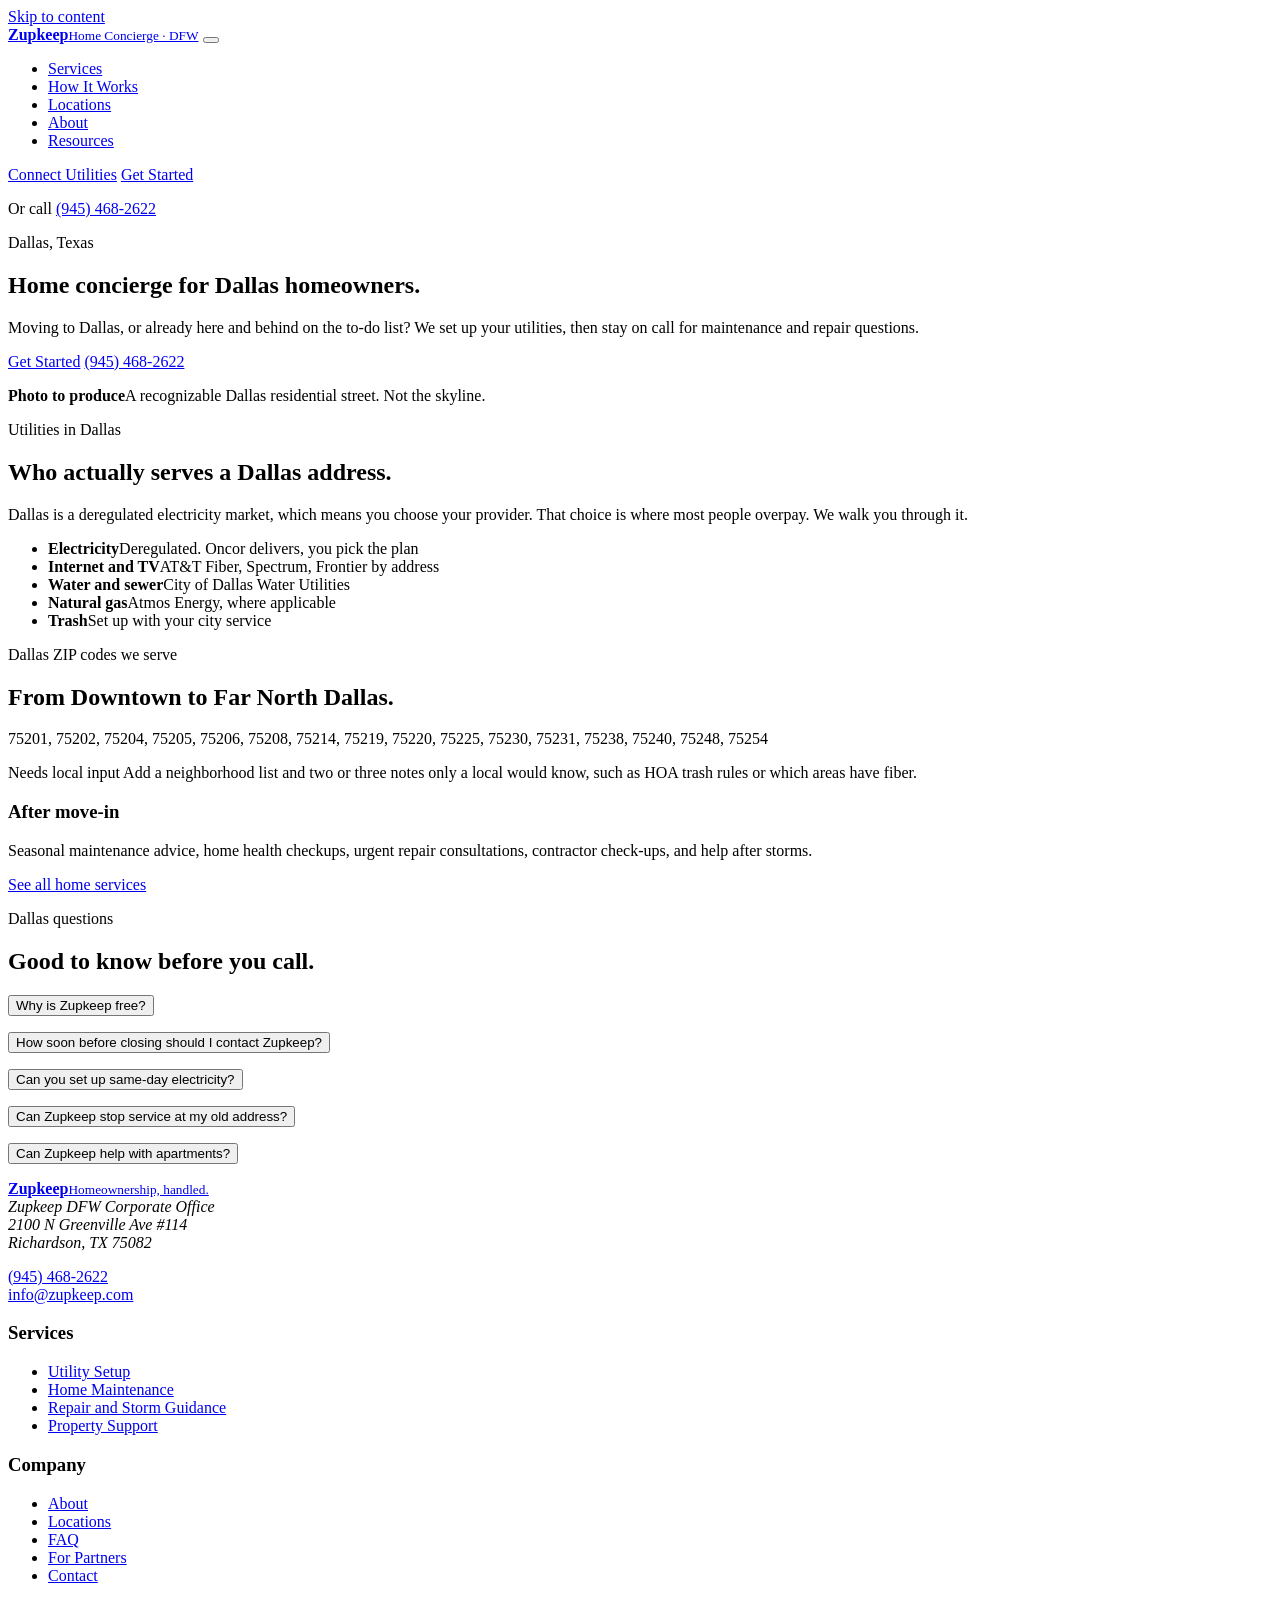
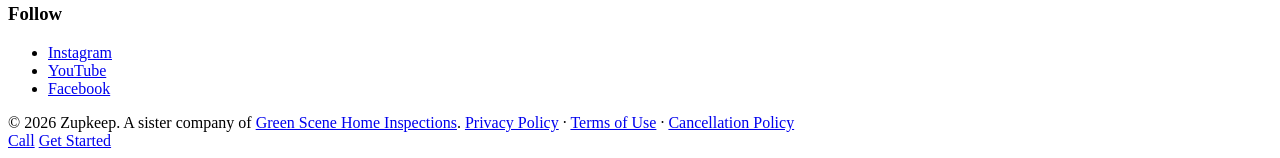
==== dallas.html @ adb750c3 "Add files via upload" ====
<!DOCTYPE html>
<html lang="en">
<head>
<meta charset="utf-8">
<meta name="viewport" content="width=device-width, initial-scale=1, viewport-fit=cover">
<title>Home Concierge and Utility Setup in Dallas, TX | Zupkeep</title>
<meta name="robots" content="noindex, nofollow">
<meta name="description" content="Utility setup and ongoing home concierge for Dallas homeowners. We compare providers for your address, schedule installs, and stay on call after move-in.">
<link rel="canonical" href="https://www.zupkeep.com/dallas">
<meta property="og:type" content="website">
<meta property="og:site_name" content="Zupkeep">
<meta property="og:title" content="Home Concierge and Utility Setup in Dallas, TX | Zupkeep">
<meta property="og:description" content="Utility setup and ongoing home concierge for Dallas homeowners. We compare providers for your address, schedule installs, and stay on call after move-in.">
<meta property="og:url" content="https://www.zupkeep.com/dallas">
<!-- TODO: replace with a real 1200x630 share image -->
<meta property="og:image" content="https://www.zupkeep.com/assets/images/og-zupkeep.jpg">
<meta name="twitter:card" content="summary_large_image">
<link rel="preconnect" href="https://fonts.googleapis.com">
<link rel="preconnect" href="https://fonts.gstatic.com" crossorigin>
<link rel="stylesheet" href="https://fonts.googleapis.com/css2?family=Bricolage+Grotesque:opsz,wght@12..96,600;12..96,700;12..96,800&family=DM+Sans:opsz,wght@9..40,400;9..40,500;9..40,600;9..40,700&display=swap">
<link rel="stylesheet" href="../css/variables.css">
<link rel="stylesheet" href="../css/global.css">
<link rel="stylesheet" href="../css/components.css">
<link rel="stylesheet" href="../css/responsive.css">

</head>
<body>
<a class="skip-link" href="#main">Skip to content</a>
<header class="header">
  <div class="container header__inner">
    <!-- Wordmark stand-in. Replace with the Zupkeep logo file (SVG preferred) in assets/images/. -->
    <a class="logo" href="../index.html" aria-label="Zupkeep home"><b><span>Z</span>upkeep</b><small>Home Concierge &middot; DFW</small></a>
    <button class="nav-toggle" type="button" aria-expanded="false" aria-controls="site-nav" aria-label="Menu"><span></span><span></span><span></span></button>
    <nav class="nav" id="site-nav" aria-label="Main">
      <ul class="nav__list">
        <li><a href="../index.html#services">Services</a></li>
        <li><a href="../index.html#how-it-works">How It Works</a></li>
        <li><a href="../index.html#locations" aria-current="page">Locations</a></li>
        <li><a href="../index.html#team">About</a></li>
        <li><a href="../index.html#faq">Resources</a></li>
      </ul>
      <div class="nav__cta">
        <a class="btn btn--secondary btn--sm" href="../pages/utilities.html" data-track="connect_utilities" data-placement="nav">Connect Utilities</a>
        <a class="btn btn--primary btn--sm" href="../pages/utilities.html#get-started" data-track="get_started" data-placement="nav">Get Started</a>
      </div>
      <p class="nav__phone">Or call <a href="tel:+19454682622" data-track="phone_click" data-placement="menu">(945) 468-2622</a></p>
    </nav>
  </div>
</header>
<main id="main">
<section class="hero">
  <div class="container split split--center">
    <div class="stack">
      <p class="eyebrow">Dallas, Texas</p>
      <h1>Home concierge for Dallas homeowners.</h1>
      <p class="lead">Moving to Dallas, or already here and behind on the to-do list? We set up your utilities, then stay on call for maintenance and repair questions.</p>
      <div class="btn-row">
        <a class="btn btn--primary" href="utilities.html#get-started" data-track="get_started" data-placement="city_hero_dallas">Get Started</a>
        <a class="btn btn--secondary" href="tel:+19454682622" data-track="phone_click" data-placement="city_hero_dallas">(945) 468-2622</a>
      </div>
    </div>
    <div class="photo photo--wide" role="img" aria-label="Placeholder for a photo of a Dallas neighborhood street"><p class="photo__note"><b>Photo to produce</b>A recognizable Dallas residential street. Not the skyline.</p></div>
  </div>
</section>
<section class="section section--dark">
  <div class="container split">
    <div class="stack">
      <p class="eyebrow">Utilities in Dallas</p>
      <h2>Who actually serves a Dallas address.</h2>
      <p class="lead muted">Dallas is a deregulated electricity market, which means you choose your provider. That choice is where most people overpay. We walk you through it.</p>
    </div>
    <ul class="ruled">
      <li><strong>Electricity</strong><span>Deregulated. Oncor delivers, you pick the plan</span></li>
      <li><strong>Internet and TV</strong><span>AT&amp;T Fiber, Spectrum, Frontier by address</span></li>
      <li><strong>Water and sewer</strong><span>City of Dallas Water Utilities</span></li>
      <li><strong>Natural gas</strong><span>Atmos Energy, where applicable</span></li>
      <li><strong>Trash</strong><span>Set up with your city service</span></li>
    </ul>
  </div>
</section>
<section class="section">
  <div class="container split">
    <div class="stack">
      <p class="eyebrow">Dallas ZIP codes we serve</p>
      <h2>From Downtown to Far North Dallas.</h2>
      <p class="muted">75201, 75202, 75204, 75205, 75206, 75208, 75214, 75219, 75220, 75225, 75230, 75231, 75238, 75240, 75248, 75254</p>
      <p class="muted" style="font-size:var(--text-small)"><span class="badge badge--flag">Needs local input</span> Add a neighborhood list and two or three notes only a local would know, such as HOA trash rules or which areas have fiber.</p>
    </div>
    <div class="stack">
      <h3>After move-in</h3>
      <p class="muted">Seasonal maintenance advice, home health checkups, urgent repair consultations, contractor check-ups, and help after storms.</p>
      <a class="link" href="../index.html#services">See all home services</a>
    </div>
  </div>
</section>
<section class="section section--surface">
  <div class="container split">
    <div class="stack"><p class="eyebrow">Dallas questions</p><h2>Good to know before you call.</h2></div>
    <div class="faq">
  <div class="faq__item">
    <h3 style="font-size:inherit"><button class="faq__q" type="button" aria-expanded="false" aria-controls="faq-0">Why is Zupkeep free?</button></h3>
    <div class="faq__a" id="faq-0" hidden><p>Zupkeep is paid a flat fee by participating utility providers, so you never pay us. You only pay the provider you choose. For Green Scene Home Inspections clients, it is a complimentary service.</p></div>
  </div>
  <div class="faq__item">
    <h3 style="font-size:inherit"><button class="faq__q" type="button" aria-expanded="false" aria-controls="faq-1">How soon before closing should I contact Zupkeep?</button></h3>
    <div class="faq__a" id="faq-1" hidden><p>We suggest two to four weeks before moving in, or as early as possible.</p></div>
  </div>
  <div class="faq__item">
    <h3 style="font-size:inherit"><button class="faq__q" type="button" aria-expanded="false" aria-controls="faq-2">Can you set up same-day electricity?</button></h3>
    <div class="faq__a" id="faq-2" hidden><p>Often, yes. It depends on the provider's cut-off times and meter access. Ask us early and we will make it happen when possible.</p></div>
  </div>
  <div class="faq__item">
    <h3 style="font-size:inherit"><button class="faq__q" type="button" aria-expanded="false" aria-controls="faq-3">Can Zupkeep stop service at my old address?</button></h3>
    <div class="faq__a" id="faq-3" hidden><p>No. Texas law requires the account holder to verbally disconnect services, so you will need to make that call yourself.</p></div>
  </div>
  <div class="faq__item">
    <h3 style="font-size:inherit"><button class="faq__q" type="button" aria-expanded="false" aria-controls="faq-4">Can Zupkeep help with apartments?</button></h3>
    <div class="faq__a" id="faq-4" hidden><p>Yes. Zupkeep works with apartments and high-rises, though high-rises often have their own utilities.</p></div>
  </div>
</div>
  </div>
</section>
</main>
<footer class="footer">
  <div class="container">
    <div class="footer__grid">
      <div class="stack">
        <a class="logo" href="../index.html" aria-label="Zupkeep home"><b><span>Z</span>upkeep</b><small>Homeownership, handled.</small></a>
        <address>Zupkeep DFW Corporate Office<br>2100 N Greenville Ave #114<br>Richardson, TX 75082</address>
        <p><a href="tel:+19454682622" data-track="phone_click" data-placement="footer">(945) 468-2622</a><br><a href="mailto:info@zupkeep.com" data-track="email_click" data-placement="footer">info@zupkeep.com</a></p>
      </div>
      <nav aria-label="Services">
        <h3>Services</h3>
        <ul>
          <li><a href="../pages/utilities.html">Utility Setup</a></li>
          <li><a href="../index.html#services">Home Maintenance</a></li>
          <li><a href="../index.html#services">Repair and Storm Guidance</a></li>
          <li><a href="../index.html#services">Property Support</a></li>
        </ul>
      </nav>
      <nav aria-label="Company">
        <h3>Company</h3>
        <ul>
          <li><a href="../index.html#team">About</a></li>
          <li><a href="../index.html#locations">Locations</a></li>
          <li><a href="../index.html#faq">FAQ</a></li>
          <li><a href="https://www.zupkeep.com/contact-us" data-track="partner_with_zupkeep" data-placement="footer">For Partners</a></li>
          <li><a href="https://www.zupkeep.com/contact-us" data-track="contact_zupkeep" data-placement="footer">Contact</a></li>
        </ul>
      </nav>
      <nav aria-label="Follow">
        <h3>Follow</h3>
        <ul>
          <li><a href="https://www.instagram.com/zupkeep" rel="noopener">Instagram</a></li>
          <li><a href="https://youtube.com/@zupkeep" rel="noopener">YouTube</a></li>
          <li><a href="https://www.zupkeep.com/" rel="noopener">Facebook</a><!-- TODO: paste the Facebook page URL --></li>
        </ul>
      </nav>
    </div>
    <div class="footer__legal">
      <span>&copy; <span data-year>2026</span> Zupkeep. A sister company of <a href="https://www.greenscenehomeinspections.com/" rel="noopener">Green Scene Home Inspections</a>.</span>
      <span><!-- TODO: point these at the final policy URLs once confirmed by the business -->
        <a href="https://www.zupkeep.com/blank">Privacy Policy</a> &middot; <a href="https://www.zupkeep.com/">Terms of Use</a> &middot; <a href="https://www.zupkeep.com/">Cancellation Policy</a></span>
    </div>
  </div>
</footer>
<div class="actionbar">
  <a class="btn btn--secondary" href="tel:+19454682622" data-track="phone_click" data-placement="actionbar">Call</a>
  <a class="btn btn--primary" href="../pages/utilities.html#get-started" data-track="get_started" data-placement="actionbar">Get Started</a>
</div>
<script src="../js/main.js" defer></script>
</body>
</html>
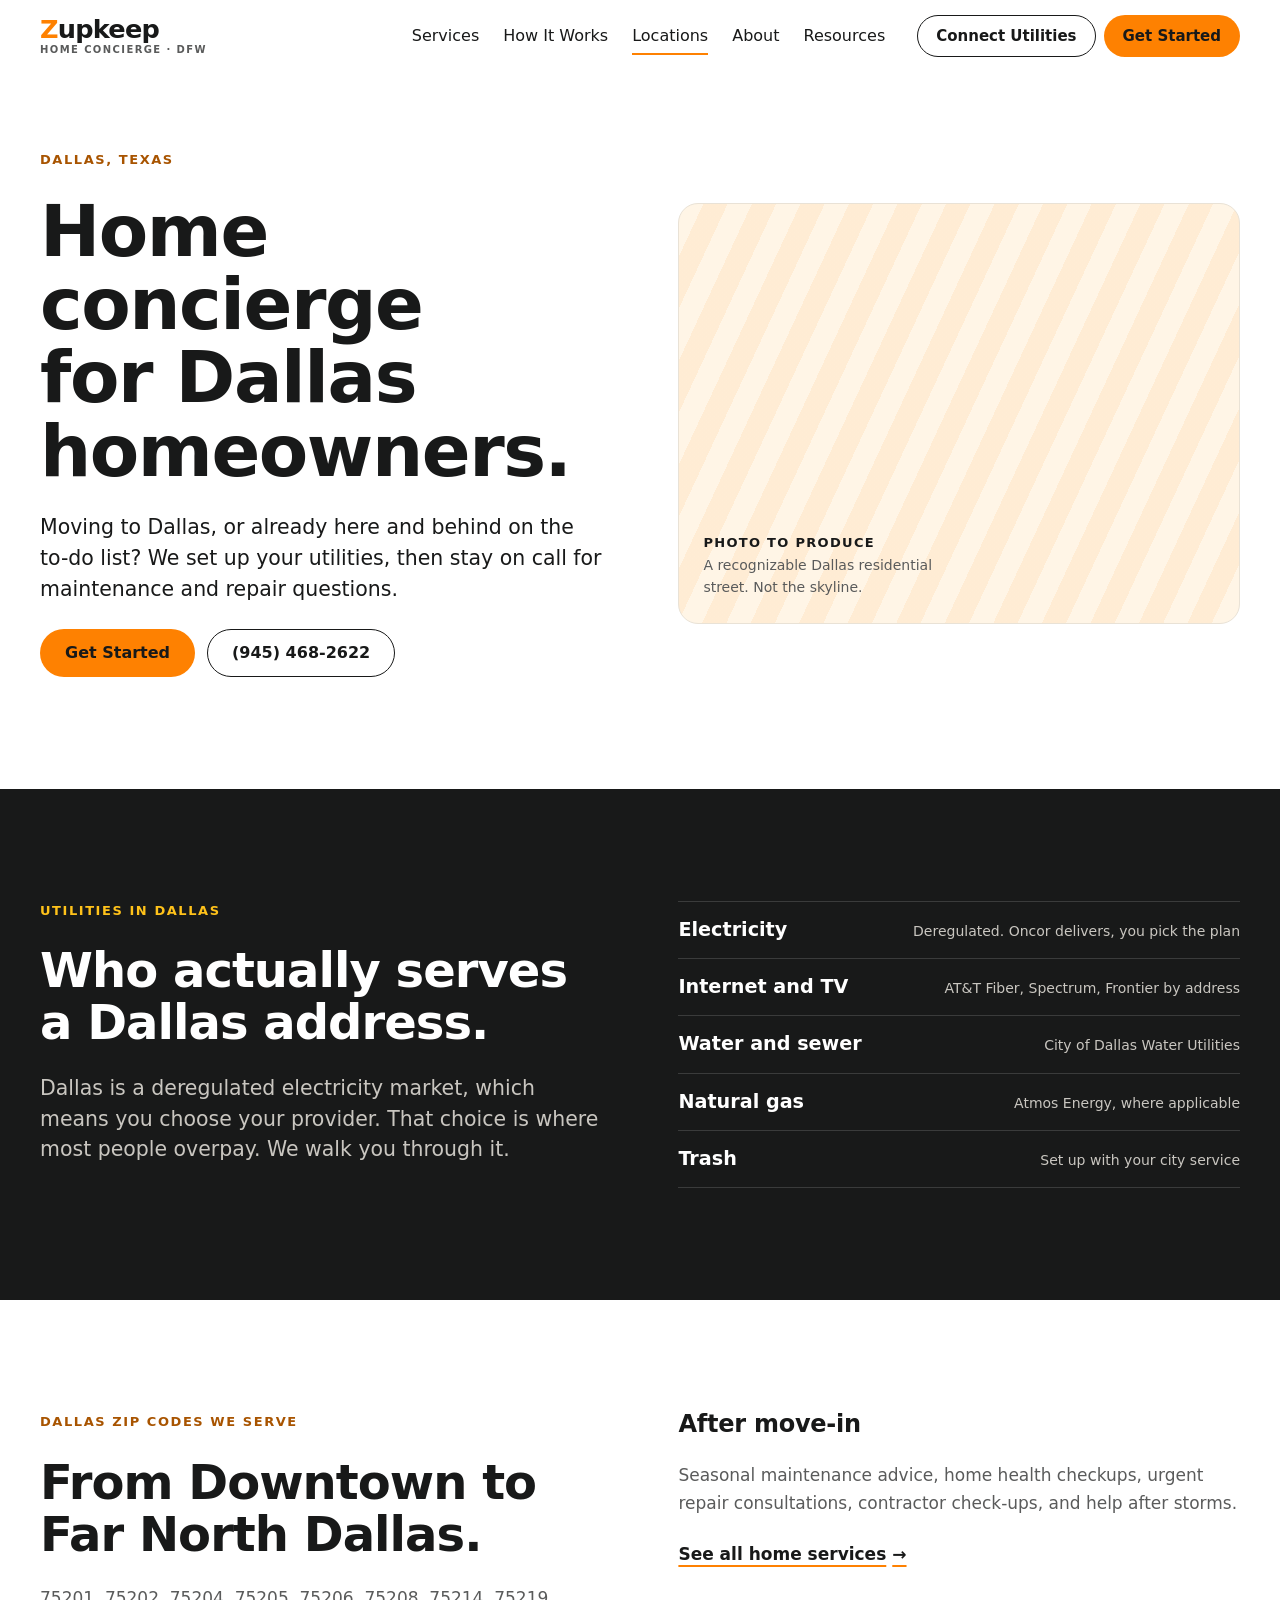
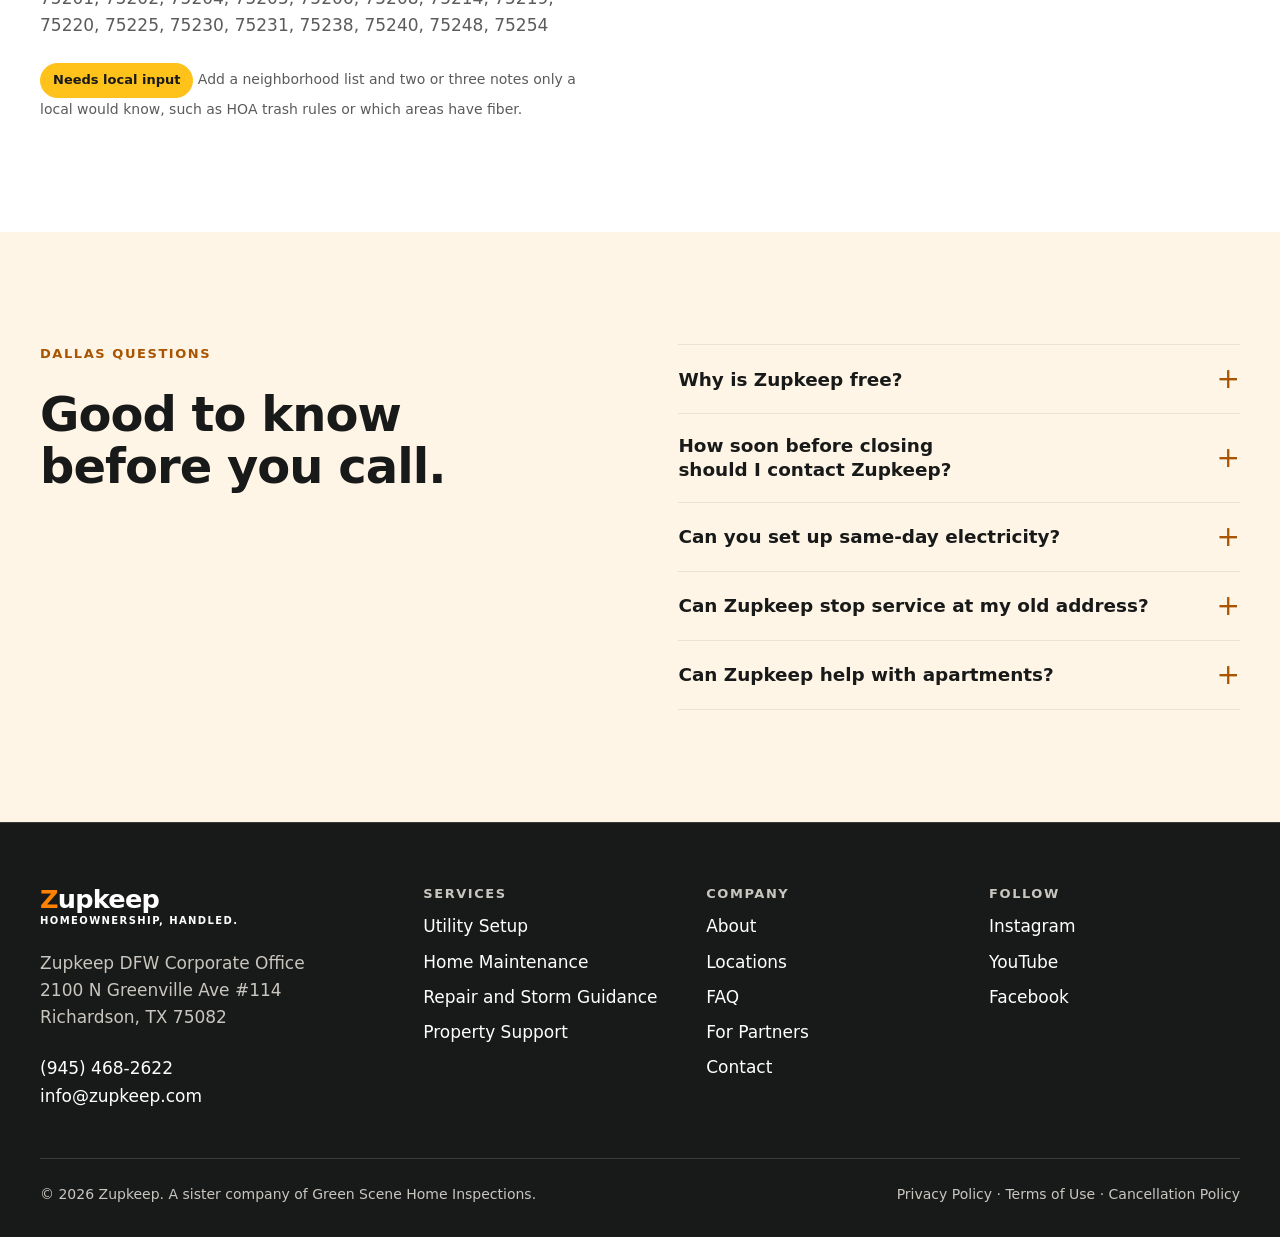
==== commit 03ad42bf: "Add files via upload" ====
--- a/dallas.html
+++ b/dallas.html
@@ -18,10 +18,10 @@
 <link rel="preconnect" href="https://fonts.googleapis.com">
 <link rel="preconnect" href="https://fonts.gstatic.com" crossorigin>
 <link rel="stylesheet" href="https://fonts.googleapis.com/css2?family=Bricolage+Grotesque:opsz,wght@12..96,600;12..96,700;12..96,800&family=DM+Sans:opsz,wght@9..40,400;9..40,500;9..40,600;9..40,700&display=swap">
-<link rel="stylesheet" href="../css/variables.css">
-<link rel="stylesheet" href="../css/global.css">
-<link rel="stylesheet" href="../css/components.css">
-<link rel="stylesheet" href="../css/responsive.css">
+<link rel="stylesheet" href="variables.css">
+<link rel="stylesheet" href="global.css">
+<link rel="stylesheet" href="components.css">
+<link rel="stylesheet" href="responsive.css">
 
 </head>
 <body>
@@ -29,19 +29,19 @@
 <header class="header">
   <div class="container header__inner">
     <!-- Wordmark stand-in. Replace with the Zupkeep logo file (SVG preferred) in assets/images/. -->
-    <a class="logo" href="../index.html" aria-label="Zupkeep home"><b><span>Z</span>upkeep</b><small>Home Concierge &middot; DFW</small></a>
+    <a class="logo" href="index.html" aria-label="Zupkeep home"><b><span>Z</span>upkeep</b><small>Home Concierge &middot; DFW</small></a>
     <button class="nav-toggle" type="button" aria-expanded="false" aria-controls="site-nav" aria-label="Menu"><span></span><span></span><span></span></button>
     <nav class="nav" id="site-nav" aria-label="Main">
       <ul class="nav__list">
-        <li><a href="../index.html#services">Services</a></li>
-        <li><a href="../index.html#how-it-works">How It Works</a></li>
-        <li><a href="../index.html#locations" aria-current="page">Locations</a></li>
-        <li><a href="../index.html#team">About</a></li>
-        <li><a href="../index.html#faq">Resources</a></li>
+        <li><a href="index.html#services">Services</a></li>
+        <li><a href="index.html#how-it-works">How It Works</a></li>
+        <li><a href="index.html#locations" aria-current="page">Locations</a></li>
+        <li><a href="index.html#team">About</a></li>
+        <li><a href="index.html#faq">Resources</a></li>
       </ul>
       <div class="nav__cta">
-        <a class="btn btn--secondary btn--sm" href="../pages/utilities.html" data-track="connect_utilities" data-placement="nav">Connect Utilities</a>
-        <a class="btn btn--primary btn--sm" href="../pages/utilities.html#get-started" data-track="get_started" data-placement="nav">Get Started</a>
+        <a class="btn btn--secondary btn--sm" href="utilities.html" data-track="connect_utilities" data-placement="nav">Connect Utilities</a>
+        <a class="btn btn--primary btn--sm" href="utilities.html#get-started" data-track="get_started" data-placement="nav">Get Started</a>
       </div>
       <p class="nav__phone">Or call <a href="tel:+19454682622" data-track="phone_click" data-placement="menu">(945) 468-2622</a></p>
     </nav>
@@ -89,7 +89,7 @@
     <div class="stack">
       <h3>After move-in</h3>
       <p class="muted">Seasonal maintenance advice, home health checkups, urgent repair consultations, contractor check-ups, and help after storms.</p>
-      <a class="link" href="../index.html#services">See all home services</a>
+      <a class="link" href="index.html#services">See all home services</a>
     </div>
   </div>
 </section>
@@ -125,25 +125,25 @@
   <div class="container">
     <div class="footer__grid">
       <div class="stack">
-        <a class="logo" href="../index.html" aria-label="Zupkeep home"><b><span>Z</span>upkeep</b><small>Homeownership, handled.</small></a>
+        <a class="logo" href="index.html" aria-label="Zupkeep home"><b><span>Z</span>upkeep</b><small>Homeownership, handled.</small></a>
         <address>Zupkeep DFW Corporate Office<br>2100 N Greenville Ave #114<br>Richardson, TX 75082</address>
         <p><a href="tel:+19454682622" data-track="phone_click" data-placement="footer">(945) 468-2622</a><br><a href="mailto:info@zupkeep.com" data-track="email_click" data-placement="footer">info@zupkeep.com</a></p>
       </div>
       <nav aria-label="Services">
         <h3>Services</h3>
         <ul>
-          <li><a href="../pages/utilities.html">Utility Setup</a></li>
-          <li><a href="../index.html#services">Home Maintenance</a></li>
-          <li><a href="../index.html#services">Repair and Storm Guidance</a></li>
-          <li><a href="../index.html#services">Property Support</a></li>
+          <li><a href="utilities.html">Utility Setup</a></li>
+          <li><a href="index.html#services">Home Maintenance</a></li>
+          <li><a href="index.html#services">Repair and Storm Guidance</a></li>
+          <li><a href="index.html#services">Property Support</a></li>
         </ul>
       </nav>
       <nav aria-label="Company">
         <h3>Company</h3>
         <ul>
-          <li><a href="../index.html#team">About</a></li>
-          <li><a href="../index.html#locations">Locations</a></li>
-          <li><a href="../index.html#faq">FAQ</a></li>
+          <li><a href="index.html#team">About</a></li>
+          <li><a href="index.html#locations">Locations</a></li>
+          <li><a href="index.html#faq">FAQ</a></li>
           <li><a href="https://www.zupkeep.com/contact-us" data-track="partner_with_zupkeep" data-placement="footer">For Partners</a></li>
           <li><a href="https://www.zupkeep.com/contact-us" data-track="contact_zupkeep" data-placement="footer">Contact</a></li>
         </ul>
@@ -166,8 +166,8 @@
 </footer>
 <div class="actionbar">
   <a class="btn btn--secondary" href="tel:+19454682622" data-track="phone_click" data-placement="actionbar">Call</a>
-  <a class="btn btn--primary" href="../pages/utilities.html#get-started" data-track="get_started" data-placement="actionbar">Get Started</a>
+  <a class="btn btn--primary" href="utilities.html#get-started" data-track="get_started" data-placement="actionbar">Get Started</a>
 </div>
-<script src="../js/main.js" defer></script>
+<script src="main.js" defer></script>
 </body>
 </html>
--- a/variables.css
+++ b/variables.css
@@ -0,0 +1,40 @@
+/* Zupkeep design tokens. Every component reads from here. */
+:root {
+  --zupkeep-primary: #FE8101;
+  --zupkeep-primary-hover: #E57300;
+  --zupkeep-secondary: #181919;
+  --zupkeep-accent: #FFC21A;
+  --zupkeep-accent-text: #A85400;
+  --zupkeep-background: #FFFFFF;
+  --zupkeep-surface: #FFF5E6;
+  --zupkeep-text: #181919;
+  --zupkeep-muted: #5A5B5B;
+  --zupkeep-border: #E9E2D6;
+  --zupkeep-on-dark: #FFFFFF;
+  --zupkeep-on-dark-muted: #C9C6C0;
+  --zupkeep-dark-border: #3A3B3B;
+  --zupkeep-error: #B3261E;
+
+  --zupkeep-display-font: "Bricolage Grotesque", "Montserrat", system-ui, sans-serif;
+  --zupkeep-heading-font: "Bricolage Grotesque", "Montserrat", system-ui, sans-serif;
+  --zupkeep-body-font: "DM Sans", system-ui, -apple-system, "Segoe UI", sans-serif;
+
+  --text-display: clamp(2.5rem, 6vw, 4.5rem);
+  --text-h2: clamp(1.9rem, 4vw, 3rem);
+  --text-h3: clamp(1.25rem, 2vw, 1.5rem);
+  --text-body: 1.0625rem;
+  --text-small: 0.875rem;
+  --text-eyebrow: 0.8125rem;
+
+  --space-1: 4px; --space-2: 8px; --space-3: 12px; --space-4: 16px;
+  --space-5: 24px; --space-6: 32px; --space-7: 48px; --space-8: 64px;
+  --section-pad: clamp(64px, 9vw, 112px);
+  --gutter: clamp(16px, 4vw, 40px);
+
+  --radius-sm: 6px;
+  --radius-md: 12px;
+  --radius-lg: 20px;
+  --radius-pill: 999px;
+  --container-width: 1200px;
+  --ease: 200ms ease;
+}
--- a/global.css
+++ b/global.css
@@ -0,0 +1,41 @@
+*, *::before, *::after { box-sizing: border-box; }
+html { scroll-behavior: smooth; scroll-padding-top: 88px; -webkit-text-size-adjust: 100%; }
+body {
+  margin: 0; background: var(--zupkeep-background); color: var(--zupkeep-text);
+  font-family: var(--zupkeep-body-font); font-size: var(--text-body); line-height: 1.6;
+  -webkit-font-smoothing: antialiased;
+}
+img { max-width: 100%; height: auto; display: block; }
+h1, h2, h3 { font-family: var(--zupkeep-heading-font); line-height: 1.08; margin: 0; text-wrap: balance; letter-spacing: -0.02em; }
+h1 { font-family: var(--zupkeep-display-font); font-size: var(--text-display); font-weight: 800; line-height: 1.02; }
+h2 { font-size: var(--text-h2); font-weight: 700; }
+h3 { font-size: var(--text-h3); font-weight: 700; letter-spacing: -0.01em; }
+p { margin: 0; max-width: 62ch; }
+ul, ol { margin: 0; padding: 0; list-style: none; }
+a { color: inherit; }
+:focus-visible { outline: 3px solid var(--zupkeep-text); outline-offset: 3px; border-radius: var(--radius-sm); }
+.section--dark :focus-visible, .footer :focus-visible { outline-color: var(--zupkeep-accent); }
+
+.container { width: 100%; max-width: calc(var(--container-width) + 2 * var(--gutter)); margin-inline: auto; padding-inline: var(--gutter); }
+.section { padding-block: var(--section-pad); }
+.section--surface { background: var(--zupkeep-surface); }
+.section--dark { background: var(--zupkeep-secondary); color: var(--zupkeep-on-dark); }
+.section--dark .muted { color: var(--zupkeep-on-dark-muted); }
+.muted { color: var(--zupkeep-muted); }
+.lead { font-size: clamp(1.1rem, 1.6vw, 1.3rem); line-height: 1.5; }
+.stack { display: flex; flex-direction: column; gap: var(--space-5); }
+.stack--lg { gap: var(--space-7); }
+.split { display: grid; grid-template-columns: minmax(0, 1fr) minmax(0, 1fr); gap: clamp(32px, 6vw, 88px); align-items: start; }
+.split--center { align-items: center; }
+.split > * { min-width: 0; }
+.visually-hidden { position: absolute; width: 1px; height: 1px; overflow: hidden; clip: rect(0 0 0 0); white-space: nowrap; }
+.skip-link { position: absolute; left: -999px; top: 8px; background: var(--zupkeep-text); color: var(--zupkeep-on-dark); padding: 10px 16px; border-radius: var(--radius-sm); z-index: 100; }
+.skip-link:focus { left: 8px; }
+
+.js .reveal { opacity: .35; transform: translateY(18px); transition: opacity 400ms ease, transform 400ms ease; }
+.js .reveal.is-in { opacity: 1; transform: none; }
+@media (prefers-reduced-motion: reduce) {
+  html { scroll-behavior: auto; }
+  .js .reveal { opacity: 1; transform: none; transition: none; }
+  * { transition-duration: 0ms !important; }
+}
--- a/components.css
+++ b/components.css
@@ -0,0 +1,164 @@
+/* ---------- Eyebrow, badge, stripe ---------- */
+.eyebrow { font-size: var(--text-eyebrow); font-weight: 700; letter-spacing: .12em; text-transform: uppercase; color: var(--zupkeep-accent-text); }
+.section--dark .eyebrow { color: var(--zupkeep-accent); }
+.badge { display: inline-flex; align-items: center; gap: 8px; font-size: var(--text-eyebrow); font-weight: 600; padding: 6px 12px; border-radius: var(--radius-pill); background: var(--zupkeep-surface); color: var(--zupkeep-text); border: 1px solid var(--zupkeep-border); }
+.badge--flag { background: var(--zupkeep-accent); border-color: var(--zupkeep-accent); }
+.stripe { height: 14px; background: repeating-linear-gradient(115deg, var(--zupkeep-secondary) 0 14px, var(--zupkeep-accent) 14px 28px); }
+
+/* ---------- Buttons and links ---------- */
+.btn { display: inline-flex; align-items: center; justify-content: center; gap: 8px; min-height: 48px; padding: 12px 24px; border-radius: var(--radius-pill); border: 1.5px solid transparent; font: 700 1rem/1.2 var(--zupkeep-body-font); text-decoration: none; cursor: pointer; transition: background var(--ease), color var(--ease), border-color var(--ease), transform var(--ease); }
+.btn:active { transform: translateY(1px); }
+.btn--primary { background: var(--zupkeep-primary); color: var(--zupkeep-text); }
+.btn--primary:hover { background: var(--zupkeep-primary-hover); }
+.btn--secondary { background: transparent; color: var(--zupkeep-text); border-color: var(--zupkeep-text); }
+.btn--secondary:hover { background: var(--zupkeep-text); color: var(--zupkeep-on-dark); }
+.section--dark .btn--secondary { color: var(--zupkeep-on-dark); border-color: var(--zupkeep-on-dark); }
+.section--dark .btn--secondary:hover { background: var(--zupkeep-on-dark); color: var(--zupkeep-text); }
+.btn--sm { min-height: 42px; padding: 8px 18px; font-size: .9375rem; }
+.btn-row { display: flex; flex-wrap: wrap; gap: var(--space-3); }
+.link { display: inline-flex; align-items: center; gap: 6px; font-weight: 700; text-decoration: underline; text-decoration-color: var(--zupkeep-primary); text-decoration-thickness: 2px; text-underline-offset: 5px; }
+.link::after { content: "\2192"; transition: transform var(--ease); }
+.link:hover::after { transform: translateX(4px); }
+
+/* ---------- Header ---------- */
+.header { position: sticky; top: env(safe-area-inset-top, 0px); z-index: 50; background: var(--zupkeep-background); border-bottom: 1px solid transparent; transition: border-color var(--ease); }
+.header.is-scrolled { border-bottom-color: var(--zupkeep-border); }
+.header__inner { display: flex; align-items: center; justify-content: space-between; gap: var(--space-5); min-height: 72px; }
+.logo { font: 800 1.6rem/1 var(--zupkeep-display-font); letter-spacing: -0.03em; text-decoration: none; color: var(--zupkeep-text); display: inline-flex; flex-direction: column; gap: 3px; }
+.logo span { color: var(--zupkeep-primary); }
+.logo small { font: 600 .625rem/1 var(--zupkeep-body-font); letter-spacing: .14em; text-transform: uppercase; color: var(--zupkeep-muted); }
+.footer .logo, .footer .logo small { color: var(--zupkeep-on-dark); }
+.nav { display: flex; align-items: center; gap: var(--space-6); }
+.nav__list { display: flex; gap: var(--space-5); }
+.nav__list a { text-decoration: none; font-weight: 500; font-size: 1rem; padding-block: 8px; border-bottom: 2px solid transparent; transition: border-color var(--ease); }
+.nav__list a:hover, .nav__list a[aria-current="page"] { border-bottom-color: var(--zupkeep-primary); }
+.nav__cta { display: flex; gap: var(--space-2); }
+.nav-toggle { display: none; width: 48px; height: 48px; border: 0; background: none; cursor: pointer; padding: 12px; }
+.nav-toggle span { display: block; height: 2px; background: var(--zupkeep-text); margin-block: 5px; transition: transform var(--ease), opacity var(--ease); }
+.nav-toggle[aria-expanded="true"] span:nth-child(1) { transform: translateY(7px) rotate(45deg); }
+.nav-toggle[aria-expanded="true"] span:nth-child(2) { opacity: 0; }
+.nav-toggle[aria-expanded="true"] span:nth-child(3) { transform: translateY(-7px) rotate(-45deg); }
+.nav__phone { display: none; }
+
+/* ---------- Photo placeholder (swap for real photography) ---------- */
+.photo { position: relative; border-radius: var(--radius-lg); overflow: hidden; background: var(--zupkeep-surface) repeating-linear-gradient(115deg, transparent 0 22px, rgba(254,129,1,.08) 22px 44px); border: 1px solid var(--zupkeep-border); aspect-ratio: 4 / 5; max-width: 100%; display: flex; align-items: flex-end; padding: var(--space-5); }
+.photo--wide { aspect-ratio: 4 / 3; }
+.photo--portrait { aspect-ratio: 3 / 4; }
+.photo img { position: absolute; inset: 0; width: 100%; height: 100%; object-fit: cover; }
+.photo__note { font-size: var(--text-small); color: var(--zupkeep-muted); max-width: 30ch; }
+.photo__note b { display: block; color: var(--zupkeep-text); font-size: var(--text-eyebrow); letter-spacing: .1em; text-transform: uppercase; }
+.photo__tags { position: absolute; top: var(--space-5); left: var(--space-5); display: flex; flex-direction: column; gap: var(--space-2); align-items: flex-start; }
+.tag { display: inline-flex; align-items: center; gap: 8px; background: var(--zupkeep-background); border-radius: var(--radius-pill); padding: 8px 14px; font-size: var(--text-small); font-weight: 600; box-shadow: 0 6px 18px rgba(24,25,25,.10); }
+.tag::before { content: ""; width: 8px; height: 8px; border-radius: 50%; background: var(--zupkeep-primary); }
+
+/* ---------- Hero ---------- */
+.hero { padding-block: clamp(40px, 6vw, 88px) var(--section-pad); }
+.hero__note { font-size: var(--text-small); color: var(--zupkeep-muted); }
+.hero__note a { font-weight: 600; }
+
+/* ---------- Value strip ---------- */
+.strip { border-block: 1px solid var(--zupkeep-border); padding-block: var(--space-6); }
+.strip__inner { display: flex; flex-wrap: wrap; align-items: center; justify-content: space-between; gap: var(--space-5); }
+.strip__line { font: 700 clamp(1.1rem, 2vw, 1.4rem)/1.2 var(--zupkeep-heading-font); }
+.strip__list { display: flex; flex-wrap: wrap; gap: var(--space-2) var(--space-6); font-weight: 600; }
+.strip__list a { text-decoration: none; display: inline-flex; align-items: center; gap: 10px; }
+.strip__list a::before { content: ""; width: 8px; height: 8px; background: var(--zupkeep-primary); border-radius: 50%; }
+.strip__list a:hover { text-decoration: underline; }
+
+/* ---------- Ruled list ---------- */
+.ruled > li { padding-block: var(--space-4); border-top: 1px solid var(--zupkeep-border); display: flex; justify-content: space-between; gap: var(--space-4); align-items: baseline; }
+.ruled > li:last-child { border-bottom: 1px solid var(--zupkeep-border); }
+.ruled strong { font: 700 1.2rem/1.2 var(--zupkeep-heading-font); }
+.ruled span { color: var(--zupkeep-muted); font-size: var(--text-small); text-align: right; }
+.section--dark .ruled > li { border-color: var(--zupkeep-dark-border); }
+.section--dark .ruled span { color: var(--zupkeep-on-dark-muted); }
+
+/* ---------- Service cards ---------- */
+.cards { display: grid; grid-template-columns: repeat(4, minmax(0, 1fr)); gap: var(--space-5); }
+.card { background: var(--zupkeep-surface); border-radius: var(--radius-lg); padding: 28px; display: flex; flex-direction: column; gap: var(--space-4); transition: transform var(--ease), box-shadow var(--ease); }
+.section--surface .card { background: var(--zupkeep-background); }
+.card:hover { transform: translateY(-4px); box-shadow: 0 16px 32px rgba(24,25,25,.08); }
+.card__num { font: 800 .9rem/1 var(--zupkeep-heading-font); color: var(--zupkeep-accent-text); letter-spacing: .08em; }
+.card__list { display: flex; flex-direction: column; gap: 6px; font-size: .9375rem; color: var(--zupkeep-muted); flex: 1; }
+.card__list li { padding-left: 16px; position: relative; }
+.card__list li::before { content: ""; position: absolute; left: 0; top: .65em; width: 6px; height: 2px; background: var(--zupkeep-primary); }
+.card p { font-size: 1rem; }
+
+/* ---------- Steps ---------- */
+.steps { display: grid; grid-template-columns: repeat(3, minmax(0, 1fr)); gap: var(--space-6); counter-reset: step; }
+.step { border-top: 3px solid var(--zupkeep-text); padding-top: var(--space-5); display: flex; flex-direction: column; gap: var(--space-3); }
+.step::before { counter-increment: step; content: "0" counter(step); font: 800 clamp(2.5rem, 5vw, 4rem)/1 var(--zupkeep-display-font); color: var(--zupkeep-primary); }
+
+/* ---------- Pillars ---------- */
+.pillars { display: grid; grid-template-columns: repeat(4, minmax(0, 1fr)); gap: var(--space-6); }
+.pillar { display: flex; flex-direction: column; gap: var(--space-2); border-top: 1px solid var(--zupkeep-border); padding-top: var(--space-5); }
+.pillar h3 { text-transform: uppercase; letter-spacing: .04em; }
+.pillar em { font-style: normal; font-weight: 600; color: var(--zupkeep-accent-text); }
+
+/* ---------- Team ---------- */
+.team { display: grid; grid-template-columns: repeat(2, minmax(0, 1fr)); gap: var(--space-5); }
+.person { display: flex; flex-direction: column; gap: var(--space-3); }
+.person__nick { font: 700 1.35rem/1.15 var(--zupkeep-heading-font); }
+.person__name { font-weight: 600; }
+
+/* ---------- Note band (Green Scene, free model) ---------- */
+.note { border: 1px solid var(--zupkeep-border); border-radius: var(--radius-lg); padding: clamp(24px, 4vw, 48px); display: grid; grid-template-columns: minmax(0, 1.2fr) minmax(0, 1fr); gap: var(--space-6); align-items: center; background: var(--zupkeep-background); }
+.section--dark .note { background: transparent; border-color: var(--zupkeep-dark-border); }
+
+/* ---------- Locations ---------- */
+.cities { display: grid; grid-template-columns: repeat(4, minmax(0, 1fr)); gap: 0 var(--space-5); }
+.cities a { display: flex; justify-content: space-between; padding-block: var(--space-4); border-top: 1px solid var(--zupkeep-border); text-decoration: none; font: 700 1.15rem/1.2 var(--zupkeep-heading-font); }
+.cities a::after { content: "\2192"; color: var(--zupkeep-accent-text); transition: transform var(--ease); }
+.cities a:hover::after { transform: translateX(4px); }
+.cities span { display: flex; padding-block: var(--space-4); border-top: 1px solid var(--zupkeep-border); font: 700 1.15rem/1.2 var(--zupkeep-heading-font); color: var(--zupkeep-muted); }
+
+/* ---------- Testimonials ---------- */
+.quotes { display: grid; grid-template-columns: repeat(3, minmax(0, 1fr)); gap: var(--space-5); }
+.quote { border: 1.5px dashed var(--zupkeep-border); border-radius: var(--radius-lg); padding: 28px; display: flex; flex-direction: column; gap: var(--space-4); margin: 0; }
+.quote blockquote { margin: 0; font: 600 1.15rem/1.4 var(--zupkeep-heading-font); color: var(--zupkeep-muted); }
+.quote figcaption { font-size: var(--text-small); color: var(--zupkeep-muted); }
+
+/* ---------- FAQ ---------- */
+.faq__item { border-top: 1px solid var(--zupkeep-border); }
+.faq__item:last-child { border-bottom: 1px solid var(--zupkeep-border); }
+.faq__q { width: 100%; display: flex; justify-content: space-between; align-items: center; gap: var(--space-4); padding: 20px 0; min-height: 48px; background: none; border: 0; cursor: pointer; text-align: left; color: inherit; font: 700 1.15rem/1.3 var(--zupkeep-heading-font); }
+.faq__q::after { content: "+"; font: 400 1.75rem/1 var(--zupkeep-body-font); color: var(--zupkeep-accent-text); transition: transform var(--ease); flex: none; }
+.faq__q[aria-expanded="true"]::after { transform: rotate(45deg); }
+.faq__a { padding-bottom: 20px; color: var(--zupkeep-muted); }
+
+/* ---------- Final CTA ---------- */
+.final { text-align: left; }
+.final h2 { font-size: var(--text-display); font-family: var(--zupkeep-display-font); font-weight: 800; }
+.final h2 span { color: var(--zupkeep-primary); display: block; }
+.contact-line { font-weight: 600; user-select: all; }
+
+/* ---------- Footer ---------- */
+.footer { background: var(--zupkeep-secondary); color: var(--zupkeep-on-dark); padding-block: var(--space-8) var(--space-6); border-top: 1px solid var(--zupkeep-dark-border); }
+.footer__grid { display: grid; grid-template-columns: 1.4fr repeat(3, minmax(0, 1fr)); gap: var(--space-6); }
+.footer h3 { font-size: var(--text-eyebrow); letter-spacing: .12em; text-transform: uppercase; color: var(--zupkeep-on-dark-muted); margin-bottom: var(--space-3); font-family: var(--zupkeep-body-font); }
+.footer li { margin-bottom: var(--space-2); }
+.footer a { text-decoration: none; }
+.footer a:hover { text-decoration: underline; }
+.footer address { font-style: normal; color: var(--zupkeep-on-dark-muted); }
+.footer__legal { margin-top: var(--space-7); padding-top: var(--space-5); border-top: 1px solid var(--zupkeep-dark-border); display: flex; flex-wrap: wrap; gap: var(--space-3) var(--space-5); justify-content: space-between; font-size: var(--text-small); color: var(--zupkeep-on-dark-muted); }
+
+/* ---------- Mobile action bar ---------- */
+.actionbar { display: none; }
+
+/* ---------- Forms ---------- */
+.form { display: grid; grid-template-columns: repeat(2, minmax(0, 1fr)); gap: var(--space-5); background: var(--zupkeep-background); border: 1px solid var(--zupkeep-border); border-radius: var(--radius-lg); padding: clamp(20px, 4vw, 40px); }
+.field { display: flex; flex-direction: column; gap: 6px; min-width: 0; }
+.field--full { grid-column: 1 / -1; }
+.field label, .field legend { font-weight: 600; font-size: .9375rem; padding: 0; }
+.field input, .field select, .field textarea { font: 400 1rem/1.4 var(--zupkeep-body-font); color: var(--zupkeep-text); background: var(--zupkeep-background); border: 1.5px solid var(--zupkeep-border); border-radius: var(--radius-md); padding: 12px 14px; min-height: 48px; width: 100%; transition: border-color var(--ease); }
+.field input:focus, .field select:focus, .field textarea:focus { border-color: var(--zupkeep-primary); outline: none; box-shadow: 0 0 0 3px rgba(254,129,1,.25); }
+.field [aria-invalid="true"] { border-color: var(--zupkeep-error); }
+.field__error { color: var(--zupkeep-error); font-size: var(--text-small); min-height: 0; }
+fieldset.field { border: 0; margin: 0; padding: 0; }
+.checks { display: flex; flex-wrap: wrap; gap: var(--space-2); }
+.check { display: inline-flex; align-items: center; gap: 8px; border: 1.5px solid var(--zupkeep-border); border-radius: var(--radius-pill); padding: 10px 16px; min-height: 44px; cursor: pointer; font-weight: 500; }
+.check:has(input:checked) { border-color: var(--zupkeep-text); background: var(--zupkeep-surface); }
+.check input { width: 18px; height: 18px; min-height: 0; accent-color: var(--zupkeep-primary); }
+.consent { display: flex; gap: 12px; align-items: flex-start; font-size: var(--text-small); color: var(--zupkeep-muted); }
+.consent input { width: 20px; height: 20px; min-height: 0; flex: none; margin-top: 2px; accent-color: var(--zupkeep-primary); }
+.form__status { grid-column: 1 / -1; padding: var(--space-4); border-radius: var(--radius-md); background: var(--zupkeep-surface); font-weight: 600; }
--- a/responsive.css
+++ b/responsive.css
@@ -0,0 +1,38 @@
+/* Tablet */
+@media (max-width: 1024px) {
+  .cards, .pillars { grid-template-columns: repeat(2, minmax(0, 1fr)); }
+  .cities { grid-template-columns: repeat(2, minmax(0, 1fr)); }
+  .footer__grid { grid-template-columns: repeat(2, minmax(0, 1fr)); }
+  .nav__list { gap: var(--space-4); }
+  .nav__cta .btn--secondary { display: none; }
+}
+/* Mobile: its own layout, not a shrunken desktop */
+@media (max-width: 820px) {
+  .nav-toggle { display: block; }
+  .nav { position: fixed; inset: calc(72px + env(safe-area-inset-top, 0px)) 0 0 0; background: var(--zupkeep-background); flex-direction: column; align-items: stretch; justify-content: flex-start; gap: var(--space-6); padding: var(--space-6) var(--gutter); overflow-y: auto; visibility: hidden; opacity: 0; transition: opacity var(--ease), visibility var(--ease); }
+  .nav.is-open { visibility: visible; opacity: 1; }
+  .nav__list { flex-direction: column; gap: 0; }
+  .nav__list a { display: block; font: 700 1.6rem/1.2 var(--zupkeep-heading-font); padding-block: 14px; border-bottom: 1px solid var(--zupkeep-border); }
+  .nav__cta { flex-direction: column; }
+  .nav__cta .btn--secondary { display: inline-flex; }
+  .nav__cta .btn { min-height: 52px; font-size: 1rem; }
+  .nav__phone { display: block; font-weight: 600; }
+  .split, .note { grid-template-columns: minmax(0, 1fr); }
+  .steps { grid-template-columns: minmax(0, 1fr); gap: 0; }
+  .step { border-top: 0; border-left: 3px solid var(--zupkeep-text); padding: 0 0 var(--space-6) var(--space-5); }
+  .step:last-child { padding-bottom: 0; }
+  .quotes, .team { grid-template-columns: minmax(0, 1fr); }
+  .hero .photo { aspect-ratio: 4 / 3; }
+  .photo--portrait { aspect-ratio: 4 / 3; }
+  .strip__inner { flex-direction: column; align-items: flex-start; }
+  .form { grid-template-columns: minmax(0, 1fr); }
+  body { padding-bottom: calc(72px + env(safe-area-inset-bottom, 0px)); }
+  .actionbar { display: grid; grid-template-columns: 1fr 1.4fr; gap: var(--space-2); position: fixed; left: 0; right: 0; bottom: 0; z-index: 40; background: var(--zupkeep-background); border-top: 1px solid var(--zupkeep-border); padding: 12px var(--gutter) calc(12px + env(safe-area-inset-bottom, 0px)); }
+}
+@media (max-width: 560px) {
+  .cards, .pillars, .footer__grid { grid-template-columns: minmax(0, 1fr); }
+  .hero .btn-row .btn, .final .btn-row .btn { width: 100%; }
+  .ruled > li { flex-direction: column; gap: 2px; }
+  .ruled span { text-align: left; }
+  .cities a, .cities span { font-size: 1rem; }
+}
